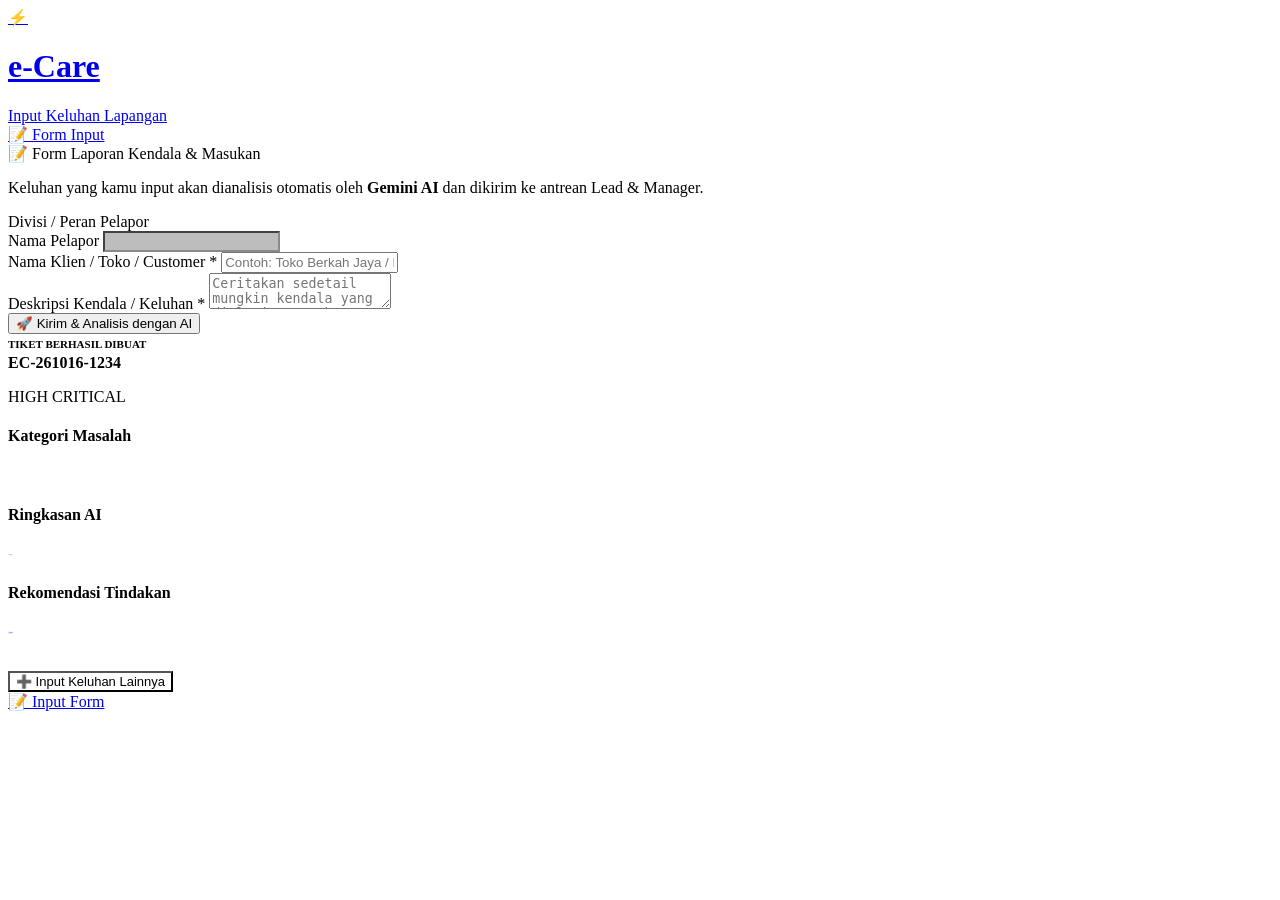
==== index.html @ 8d6e01a0 "Add files via upload" ====
<!DOCTYPE html>
<html lang="id">
<head>
  <meta charset="UTF-8">
  <meta name="viewport" content="width=device-width, initial-scale=1.0, maximum-scale=1.0, user-scalable=no">
  <title>e-Care - Input Keluhan</title>
  
  <!-- PWA & Meta Tags -->
  <meta name="theme-color" content="#090d16">
  <meta name="description" content="Sistem Input Keluhan Lapangan Cerdas didukung Gemini AI">
  <link rel="manifest" href="manifest.json">
  <link rel="apple-touch-icon" href="https://img.icons8.com/fluency/192/customer-support.png">

  <!-- Stylesheet -->
  <link rel="stylesheet" href="css/style.css">
</head>
<body>

  <div class="app-container">
    <!-- Header -->
    <header class="header">
      <a href="index.html" class="brand">
        <div class="brand-icon">⚡</div>
        <div class="brand-info">
          <h1>e-Care</h1>
          <span>Input Keluhan Lapangan</span>
        </div>
      </a>
      
      <!-- Nav & User Section -->
      <div style="display: flex; align-items: center; gap: 14px;">
        <nav class="nav-links" id="mainNavLinks">
          <a href="index.html" class="nav-btn active">📝 Form Input</a>
          <a href="dashboard.html" class="nav-btn" id="navDashboardLink" style="display: none;">📊 Dashboard</a>
        </nav>
        <div id="headerUserSection"></div>
      </div>
    </header>

    <!-- Main Card -->
    <main class="card">
      <div class="card-title">
        <span>📝</span> Form Laporan Kendala & Masukan
      </div>
      <p class="card-subtitle">
        Keluhan yang kamu input akan dianalisis otomatis oleh <strong>Gemini AI</strong> dan dikirim ke antrean Lead & Manager.
      </p>

      <form id="complaintForm">
        <!-- Role Display (Auto sesuai Akun) -->
        <div class="form-group">
          <label class="form-label">Divisi / Peran Pelapor</label>
          <div id="roleDisplayBadge" style="display: inline-block; margin-bottom: 8px;"></div>
          <input type="hidden" id="reporterRoleVal" value="SALES">
        </div>

        <!-- Nama Pelapor (Otomatis terisi dari Akun) -->
        <div class="form-group">
          <label for="reporterName" class="form-label">Nama Pelapor</label>
          <input type="text" id="reporterName" class="input-field" readonly style="opacity: 0.85; cursor: not-allowed; background: rgba(0,0,0,0.3);">
        </div>

        <!-- Nama Customer / Toko -->
        <div class="form-group">
          <label for="customerName" class="form-label">Nama Klien / Toko / Customer <span class="required">*</span></label>
          <input type="text" id="customerName" class="input-field" placeholder="Contoh: Toko Berkah Jaya / PT Sumber Rejeki" required>
        </div>

        <!-- Detail Keluhan -->
        <div class="form-group">
          <label for="description" class="form-label">Deskripsi Kendala / Keluhan <span class="required">*</span></label>
          <textarea id="description" class="textarea-field" placeholder="Ceritakan sedetail mungkin kendala yang dialami. Contoh: Kasir tidak bisa cetak struk pembayaran QRIS sejak jam 10 pagi, antrean sudah panjang dan pemilik toko mulai komplain..." required></textarea>
        </div>

        <!-- Submit Button -->
        <button type="submit" id="submitBtn" class="btn-submit">
          <span id="btnText">🚀 Kirim & Analisis dengan AI</span>
          <span id="btnSpinner" class="spinner" style="display: none;"></span>
        </button>
      </form>

      <!-- AI Result Card (Akan muncul setelah submit berhasil) -->
      <section id="aiResultCard" class="ai-result-card">
        <div class="ai-header">
          <div>
            <span style="font-size: 11px; color: var(--accent-cyan); font-weight: 700; text-transform: uppercase;">Tiket Berhasil Dibuat</span>
            <h3 id="resTicketId" class="ticket-id" style="font-size: 16px; margin-top: 2px;">EC-261016-1234</h3>
          </div>
          <div class="ai-badge-group">
            <span id="resPriority" class="badge badge-high">HIGH</span>
            <span id="resUrgency" class="badge badge-critical">CRITICAL</span>
          </div>
        </div>

        <div class="ai-detail-box">
          <h4>Kategori Masalah</h4>
          <p id="resCategory" style="font-weight: 600; color: #fff;">-</p>
        </div>

        <div class="ai-detail-box">
          <h4>Ringkasan AI</h4>
          <p id="resSummary" style="color: #cbd5e1;">-</p>
        </div>

        <div class="ai-detail-box" style="border-left: 3px solid var(--primary);">
          <h4>Rekomendasi Tindakan</h4>
          <p id="resAction" style="color: #a5b4fc; font-weight: 600;">-</p>
        </div>

        <button type="button" id="resetFormBtn" class="btn-submit" style="background: rgba(255,255,255,0.08); box-shadow: none; font-size: 13px; margin-top: 14px;">
          ➕ Input Keluhan Lainnya
        </button>
      </section>
    </main>
  </div>

  <!-- Mobile Bottom Navigation -->
  <nav class="bottom-nav">
    <a href="index.html" class="bottom-tab active">
      <span>📝</span>
      <span>Input Form</span>
    </a>
    <a href="dashboard.html" class="bottom-tab" id="bottomNavDashboard" style="display: none;">
      <span>📊</span>
      <span>Dashboard</span>
    </a>
  </nav>

  <!-- Scripts -->
  <script src="js/config.js"></script>
  <script src="js/auth.js"></script>
  <script src="js/app.js"></script>
</body>
</html>
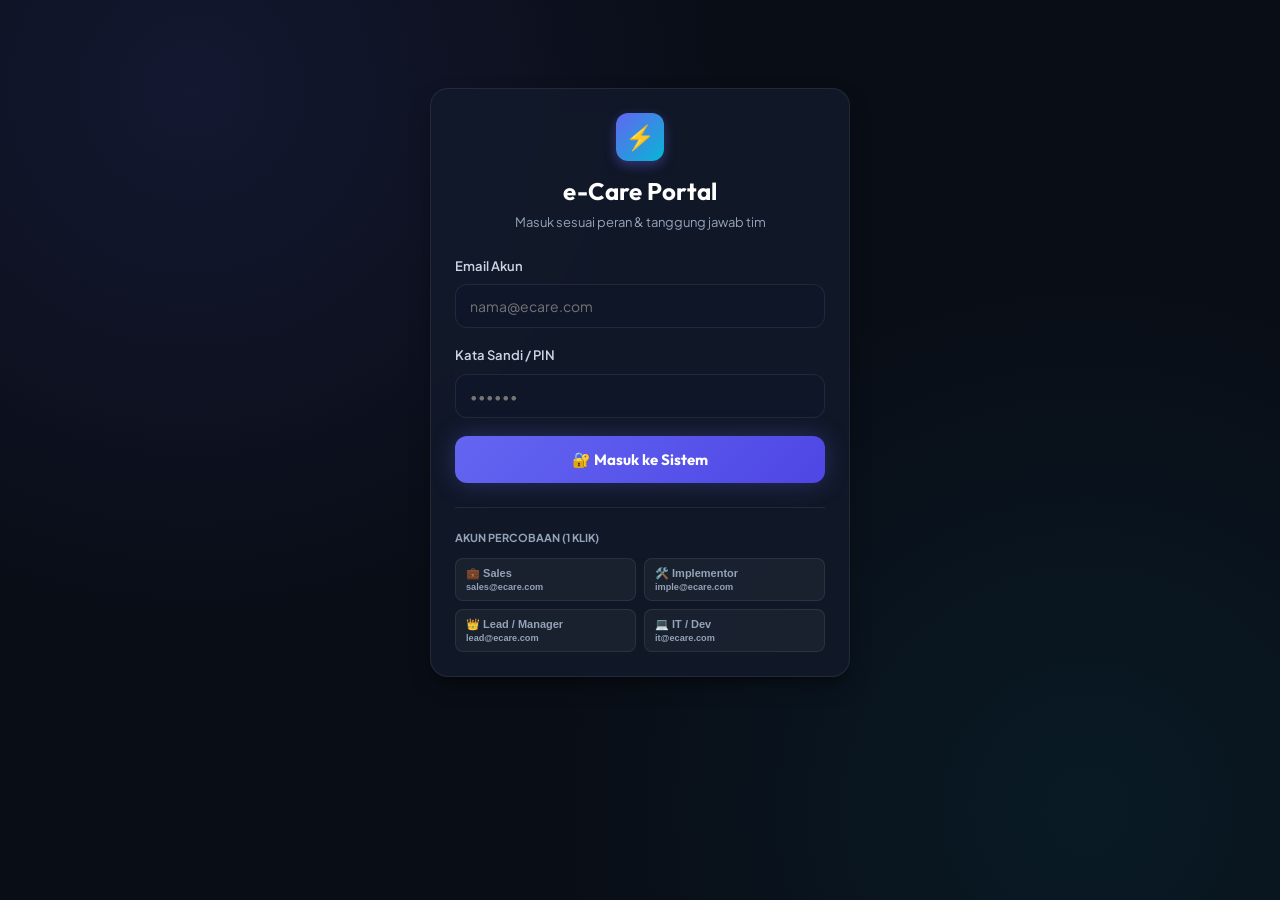
==== commit fd1bb96c: "Add files via upload" ====
--- a/index.html
+++ b/index.html
@@ -45,6 +45,21 @@
       <p class="card-subtitle">
         Keluhan yang kamu input akan dianalisis otomatis oleh <strong>Gemini AI</strong> dan dikirim ke antrean Lead & Manager.
       </p>
+
+      <!-- 📦 Antrean Lokal (Outbox) jika AI sibuk / offline -->
+      <div id="outboxBanner" style="display: none; background: rgba(245, 158, 11, 0.15); border: 1px solid rgba(245, 158, 11, 0.4); border-radius: var(--radius-md); padding: 14px; margin-bottom: 20px;">
+        <div style="display: flex; justify-content: space-between; align-items: center; flex-wrap: wrap; gap: 8px;">
+          <div>
+            <span style="font-size: 13px; font-weight: 700; color: #fbbf24;">📦 Antrean Lokal HP (<span id="outboxCount">0</span> Tersimpan)</span>
+            <div style="font-size: 12px; color: #cbd5e1; margin-top: 2px;">
+              Layanan AI sedang sibuk saat pengiriman. Laporan tersimpan aman di HP & otomatis dicoba kirim setiap 3 menit.
+            </div>
+          </div>
+          <button type="button" id="btnRetryOutbox" class="btn-action" style="background: rgba(245, 158, 11, 0.25); border-color: #f59e0b; color: #fff;">
+            🔄 Kirim Ulang Sekarang
+          </button>
+        </div>
+      </div>
 
       <form id="complaintForm">
         <!-- Role Display (Auto sesuai Akun) -->
--- a/css/style.css
+++ b/css/style.css
@@ -0,0 +1,668 @@
+/* ==========================================================================
+   e-Care UI System - Modern, Glassmorphic & Responsive (Dark Theme)
+   ========================================================================== */
+
+@import url('https://fonts.googleapis.com/css2?family=Plus+Jakarta+Sans:wght@300;400;500;600;700;800&family=Outfit:wght@500;600;700;800&display=swap');
+
+:root {
+  --font-main: 'Plus Jakarta Sans', -apple-system, BlinkMacSystemFont, sans-serif;
+  --font-heading: 'Outfit', sans-serif;
+
+  /* Colors */
+  --bg-dark: #090d16;
+  --bg-card: rgba(19, 27, 44, 0.75);
+  --bg-card-hover: rgba(28, 38, 62, 0.85);
+  --bg-input: rgba(15, 23, 42, 0.6);
+  --border-color: rgba(255, 255, 255, 0.08);
+  --border-focus: rgba(99, 102, 241, 0.6);
+  
+  --primary: #6366f1;
+  --primary-hover: #4f46e5;
+  --primary-glow: rgba(99, 102, 241, 0.25);
+  --accent-cyan: #06b6d4;
+  --accent-purple: #a855f7;
+
+  --text-white: #f8fafc;
+  --text-muted: #94a3b8;
+  --text-dim: #64748b;
+
+  --badge-critical-bg: rgba(239, 68, 68, 0.15);
+  --badge-critical-text: #f87171;
+  --badge-critical-border: rgba(239, 68, 68, 0.3);
+
+  --badge-high-bg: rgba(249, 115, 22, 0.15);
+  --badge-high-text: #fb923c;
+  --badge-high-border: rgba(249, 115, 22, 0.3);
+
+  --badge-medium-bg: rgba(234, 179, 8, 0.15);
+  --badge-medium-text: #facc15;
+  --badge-medium-border: rgba(234, 179, 8, 0.3);
+
+  --badge-low-bg: rgba(16, 185, 129, 0.15);
+  --badge-low-text: #34d399;
+  --badge-low-border: rgba(16, 185, 129, 0.3);
+
+  --shadow-sm: 0 4px 6px -1px rgba(0, 0, 0, 0.2);
+  --shadow-lg: 0 10px 25px -5px rgba(0, 0, 0, 0.4), 0 8px 10px -6px rgba(0, 0, 0, 0.3);
+  --shadow-glow: 0 0 25px rgba(99, 102, 241, 0.3);
+  
+  --radius-sm: 8px;
+  --radius-md: 12px;
+  --radius-lg: 18px;
+  --radius-full: 9999px;
+}
+
+* {
+  box-sizing: border-box;
+  margin: 0;
+  padding: 0;
+  -webkit-font-smoothing: antialiased;
+}
+
+body {
+  font-family: var(--font-main);
+  background-color: var(--bg-dark);
+  color: var(--text-white);
+  min-height: 100vh;
+  line-height: 1.5;
+  background-image: 
+    radial-gradient(circle at 15% 10%, rgba(99, 102, 241, 0.12) 0%, transparent 40%),
+    radial-gradient(circle at 85% 90%, rgba(6, 182, 212, 0.08) 0%, transparent 40%);
+  background-attachment: fixed;
+}
+
+/* Container */
+.app-container {
+  max-width: 960px;
+  margin: 0 auto;
+  padding: 24px 16px 80px 16px;
+}
+
+.dashboard-container {
+  max-width: 1200px;
+  margin: 0 auto;
+  padding: 24px 20px 80px 20px;
+}
+
+/* Header & Navigation */
+.header {
+  display: flex;
+  align-items: center;
+  justify-content: space-between;
+  padding: 14px 20px;
+  background: var(--bg-card);
+  backdrop-filter: blur(16px);
+  border: 1px solid var(--border-color);
+  border-radius: var(--radius-lg);
+  margin-bottom: 24px;
+  box-shadow: var(--shadow-sm);
+}
+
+.brand {
+  display: flex;
+  align-items: center;
+  gap: 12px;
+  text-decoration: none;
+}
+
+.brand-icon {
+  width: 40px;
+  height: 40px;
+  border-radius: var(--radius-md);
+  background: linear-gradient(135deg, var(--primary), var(--accent-cyan));
+  display: flex;
+  align-items: center;
+  justify-content: center;
+  color: #fff;
+  font-family: var(--font-heading);
+  font-weight: 800;
+  font-size: 20px;
+  box-shadow: 0 4px 12px rgba(99, 102, 241, 0.4);
+}
+
+.brand-info h1 {
+  font-family: var(--font-heading);
+  font-size: 20px;
+  font-weight: 700;
+  color: #fff;
+  letter-spacing: -0.3px;
+  line-height: 1.2;
+}
+
+.brand-info span {
+  font-size: 11px;
+  color: var(--text-muted);
+  display: block;
+}
+
+.nav-links {
+  display: flex;
+  gap: 8px;
+}
+
+.nav-btn {
+  padding: 8px 16px;
+  border-radius: var(--radius-md);
+  text-decoration: none;
+  font-size: 13px;
+  font-weight: 600;
+  color: var(--text-muted);
+  transition: all 0.2s ease;
+  border: 1px solid transparent;
+}
+
+.nav-btn:hover {
+  color: var(--text-white);
+  background: rgba(255, 255, 255, 0.05);
+}
+
+.nav-btn.active {
+  background: rgba(99, 102, 241, 0.15);
+  color: #a5b4fc;
+  border: 1px solid rgba(99, 102, 241, 0.3);
+}
+
+/* Card Style */
+.card {
+  background: var(--bg-card);
+  backdrop-filter: blur(14px);
+  border: 1px solid var(--border-color);
+  border-radius: var(--radius-lg);
+  padding: 24px;
+  box-shadow: var(--shadow-lg);
+  position: relative;
+  overflow: hidden;
+}
+
+.card-title {
+  font-family: var(--font-heading);
+  font-size: 18px;
+  font-weight: 700;
+  margin-bottom: 6px;
+  color: var(--text-white);
+  display: flex;
+  align-items: center;
+  gap: 8px;
+}
+
+.card-subtitle {
+  font-size: 13px;
+  color: var(--text-muted);
+  margin-bottom: 20px;
+}
+
+/* Form Styles */
+.form-group {
+  margin-bottom: 18px;
+}
+
+.form-label {
+  display: block;
+  font-size: 13px;
+  font-weight: 600;
+  color: #cbd5e1;
+  margin-bottom: 8px;
+}
+
+.form-label .required {
+  color: #f87171;
+  margin-left: 2px;
+}
+
+.input-field,
+.select-field,
+.textarea-field {
+  width: 100%;
+  padding: 12px 14px;
+  background: var(--bg-input);
+  border: 1px solid var(--border-color);
+  border-radius: var(--radius-md);
+  color: var(--text-white);
+  font-family: var(--font-main);
+  font-size: 14px;
+  transition: all 0.2s ease;
+  outline: none;
+}
+
+.input-field:focus,
+.select-field:focus,
+.textarea-field:focus {
+  border-color: var(--primary);
+  box-shadow: 0 0 0 3px var(--primary-glow);
+  background: rgba(15, 23, 42, 0.85);
+}
+
+.textarea-field {
+  resize: vertical;
+  min-height: 110px;
+}
+
+/* Role Selector Radio Pill */
+.role-pills {
+  display: grid;
+  grid-template-columns: repeat(2, 1fr);
+  gap: 10px;
+  margin-bottom: 18px;
+}
+
+.role-pill-option {
+  position: relative;
+}
+
+.role-pill-option input {
+  position: absolute;
+  opacity: 0;
+  cursor: pointer;
+}
+
+.role-pill-box {
+  display: flex;
+  align-items: center;
+  justify-content: center;
+  gap: 8px;
+  padding: 12px;
+  background: var(--bg-input);
+  border: 1px solid var(--border-color);
+  border-radius: var(--radius-md);
+  cursor: pointer;
+  transition: all 0.2s ease;
+  font-size: 13px;
+  font-weight: 600;
+  color: var(--text-muted);
+}
+
+.role-pill-option input:checked + .role-pill-box {
+  background: rgba(99, 102, 241, 0.2);
+  border-color: var(--primary);
+  color: #fff;
+  box-shadow: 0 0 12px rgba(99, 102, 241, 0.25);
+}
+
+/* Submit Button */
+.btn-submit {
+  width: 100%;
+  padding: 14px 20px;
+  background: linear-gradient(135deg, var(--primary), #4f46e5);
+  border: none;
+  border-radius: var(--radius-md);
+  color: white;
+  font-family: var(--font-heading);
+  font-size: 15px;
+  font-weight: 700;
+  cursor: pointer;
+  display: flex;
+  align-items: center;
+  justify-content: center;
+  gap: 10px;
+  box-shadow: var(--shadow-glow);
+  transition: all 0.25s ease;
+  margin-top: 10px;
+}
+
+.btn-submit:hover:not(:disabled) {
+  transform: translateY(-2px);
+  box-shadow: 0 0 30px rgba(99, 102, 241, 0.5);
+  filter: brightness(1.1);
+}
+
+.btn-submit:disabled {
+  opacity: 0.6;
+  cursor: not-allowed;
+  transform: none;
+}
+
+/* Spinner */
+.spinner {
+  width: 20px;
+  height: 20px;
+  border: 3px solid rgba(255, 255, 255, 0.3);
+  border-top-color: #fff;
+  border-radius: 50%;
+  animation: spin 0.8s linear infinite;
+  display: inline-block;
+}
+
+@keyframes spin {
+  to { transform: rotate(360deg); }
+}
+
+/* Result Card (AI Modal / Banner) */
+.ai-result-card {
+  display: none;
+  background: rgba(15, 23, 42, 0.95);
+  border: 1px solid rgba(99, 102, 241, 0.4);
+  border-radius: var(--radius-lg);
+  padding: 24px;
+  margin-top: 24px;
+  animation: fadeIn 0.4s ease;
+  box-shadow: 0 15px 35px rgba(0, 0, 0, 0.5);
+}
+
+.ai-header {
+  display: flex;
+  align-items: center;
+  justify-content: space-between;
+  margin-bottom: 16px;
+  padding-bottom: 12px;
+  border-bottom: 1px solid var(--border-color);
+}
+
+.ai-badge-group {
+  display: flex;
+  gap: 8px;
+  flex-wrap: wrap;
+}
+
+.badge {
+  padding: 4px 10px;
+  border-radius: var(--radius-full);
+  font-size: 11px;
+  font-weight: 700;
+  letter-spacing: 0.5px;
+  text-transform: uppercase;
+  display: inline-flex;
+  align-items: center;
+  gap: 4px;
+}
+
+.badge-critical {
+  background: var(--badge-critical-bg);
+  color: var(--badge-critical-text);
+  border: 1px solid var(--badge-critical-border);
+}
+
+.badge-high {
+  background: var(--badge-high-bg);
+  color: var(--badge-high-text);
+  border: 1px solid var(--badge-high-border);
+}
+
+.badge-medium {
+  background: var(--badge-medium-bg);
+  color: var(--badge-medium-text);
+  border: 1px solid var(--badge-medium-border);
+}
+
+.badge-low {
+  background: var(--badge-low-bg);
+  color: var(--badge-low-text);
+  border: 1px solid var(--badge-low-border);
+}
+
+.badge-open {
+  background: rgba(59, 130, 246, 0.15);
+  color: #60a5fa;
+  border: 1px solid rgba(59, 130, 246, 0.3);
+}
+
+.badge-in_progress {
+  background: rgba(234, 179, 8, 0.15);
+  color: #fde047;
+  border: 1px solid rgba(234, 179, 8, 0.3);
+}
+
+.badge-resolved {
+  background: rgba(16, 185, 129, 0.15);
+  color: #34d399;
+  border: 1px solid rgba(16, 185, 129, 0.3);
+}
+
+.ai-detail-box {
+  background: rgba(0, 0, 0, 0.3);
+  border-radius: var(--radius-md);
+  padding: 14px;
+  margin-bottom: 14px;
+  font-size: 13px;
+  border: 1px solid rgba(255, 255, 255, 0.04);
+}
+
+.ai-detail-box h4 {
+  font-size: 12px;
+  color: var(--text-muted);
+  text-transform: uppercase;
+  margin-bottom: 6px;
+  letter-spacing: 0.5px;
+}
+
+/* ==========================================================================
+   DASHBOARD SPECIFIC STYLES
+   ========================================================================== */
+
+.metrics-grid {
+  display: grid;
+  grid-template-columns: repeat(auto-fit, minmax(200px, 1fr));
+  gap: 16px;
+  margin-bottom: 24px;
+}
+
+.metric-card {
+  background: var(--bg-card);
+  backdrop-filter: blur(14px);
+  border: 1px solid var(--border-color);
+  border-radius: var(--radius-lg);
+  padding: 20px;
+  position: relative;
+  overflow: hidden;
+}
+
+.metric-card::before {
+  content: '';
+  position: absolute;
+  top: 0;
+  left: 0;
+  width: 4px;
+  height: 100%;
+}
+
+.metric-card.total::before { background: var(--primary); }
+.metric-card.critical::before { background: #ef4444; }
+.metric-card.open::before { background: #f59e0b; }
+.metric-card.resolved::before { background: #10b981; }
+
+.metric-title {
+  font-size: 12px;
+  font-weight: 600;
+  color: var(--text-muted);
+  text-transform: uppercase;
+  letter-spacing: 0.5px;
+  margin-bottom: 8px;
+}
+
+.metric-value {
+  font-family: var(--font-heading);
+  font-size: 32px;
+  font-weight: 800;
+  color: #fff;
+  line-height: 1;
+}
+
+/* Dashboard Filter Bar */
+.filter-bar {
+  display: flex;
+  gap: 12px;
+  margin-bottom: 20px;
+  flex-wrap: wrap;
+}
+
+.search-input {
+  flex: 1;
+  min-width: 240px;
+  padding: 10px 14px;
+  background: var(--bg-card);
+  border: 1px solid var(--border-color);
+  border-radius: var(--radius-md);
+  color: #fff;
+  font-size: 13px;
+  outline: none;
+}
+
+.search-input:focus {
+  border-color: var(--primary);
+}
+
+.filter-select {
+  padding: 10px 14px;
+  background: var(--bg-card);
+  border: 1px solid var(--border-color);
+  border-radius: var(--radius-md);
+  color: #fff;
+  font-size: 13px;
+  outline: none;
+}
+
+/* Table Style */
+.table-responsive {
+  width: 100%;
+  overflow-x: auto;
+  border-radius: var(--radius-lg);
+  border: 1px solid var(--border-color);
+}
+
+.tickets-table {
+  width: 100%;
+  border-collapse: collapse;
+  background: var(--bg-card);
+  font-size: 13px;
+  text-align: left;
+}
+
+.tickets-table th {
+  background: rgba(15, 23, 42, 0.9);
+  padding: 14px 16px;
+  font-weight: 700;
+  color: var(--text-muted);
+  text-transform: uppercase;
+  font-size: 11px;
+  letter-spacing: 0.5px;
+  border-bottom: 1px solid var(--border-color);
+}
+
+.tickets-table td {
+  padding: 14px 16px;
+  border-bottom: 1px solid var(--border-color);
+  color: #e2e8f0;
+}
+
+.tickets-table tr:hover {
+  background: rgba(255, 255, 255, 0.02);
+}
+
+.ticket-id {
+  font-family: monospace;
+  font-weight: 700;
+  color: var(--accent-cyan);
+}
+
+.btn-action {
+  padding: 6px 12px;
+  border-radius: var(--radius-sm);
+  font-size: 11px;
+  font-weight: 600;
+  border: none;
+  cursor: pointer;
+  background: rgba(99, 102, 241, 0.2);
+  color: #a5b4fc;
+  border: 1px solid rgba(99, 102, 241, 0.3);
+  transition: all 0.2s ease;
+}
+
+.btn-action:hover {
+  background: var(--primary);
+  color: #fff;
+}
+
+/* Modal Popup */
+.modal-overlay {
+  display: none;
+  position: fixed;
+  inset: 0;
+  background: rgba(0, 0, 0, 0.7);
+  backdrop-filter: blur(8px);
+  z-index: 1000;
+  align-items: center;
+  justify-content: center;
+  padding: 16px;
+}
+
+.modal-content {
+  background: #111827;
+  border: 1px solid rgba(255, 255, 255, 0.1);
+  border-radius: var(--radius-lg);
+  max-width: 600px;
+  width: 100%;
+  padding: 24px;
+  box-shadow: 0 20px 40px rgba(0, 0, 0, 0.7);
+  max-height: 90vh;
+  overflow-y: auto;
+}
+
+.modal-header {
+  display: flex;
+  justify-content: space-between;
+  align-items: center;
+  margin-bottom: 16px;
+  padding-bottom: 12px;
+  border-bottom: 1px solid var(--border-color);
+}
+
+.close-btn {
+  background: none;
+  border: none;
+  color: var(--text-muted);
+  font-size: 24px;
+  cursor: pointer;
+  line-height: 1;
+}
+
+.close-btn:hover {
+  color: #fff;
+}
+
+/* Bottom Bar for Mobile PWA */
+.bottom-nav {
+  display: none;
+  position: fixed;
+  bottom: 0;
+  left: 0;
+  right: 0;
+  background: rgba(15, 23, 42, 0.95);
+  backdrop-filter: blur(16px);
+  border-top: 1px solid var(--border-color);
+  padding: 8px 16px;
+  z-index: 100;
+  justify-content: space-around;
+}
+
+@media (max-width: 640px) {
+  .bottom-nav {
+    display: flex;
+  }
+  .header .nav-links {
+    display: none;
+  }
+  .role-pills {
+    grid-template-columns: 1fr;
+  }
+}
+
+.bottom-tab {
+  display: flex;
+  flex-direction: column;
+  align-items: center;
+  gap: 4px;
+  color: var(--text-muted);
+  text-decoration: none;
+  font-size: 11px;
+  font-weight: 600;
+  padding: 6px 12px;
+  border-radius: var(--radius-sm);
+}
+
+.bottom-tab.active {
+  color: var(--primary);
+}
+
+@keyframes fadeIn {
+  from { opacity: 0; transform: translateY(8px); }
+  to { opacity: 1; transform: translateY(0); }
+}
